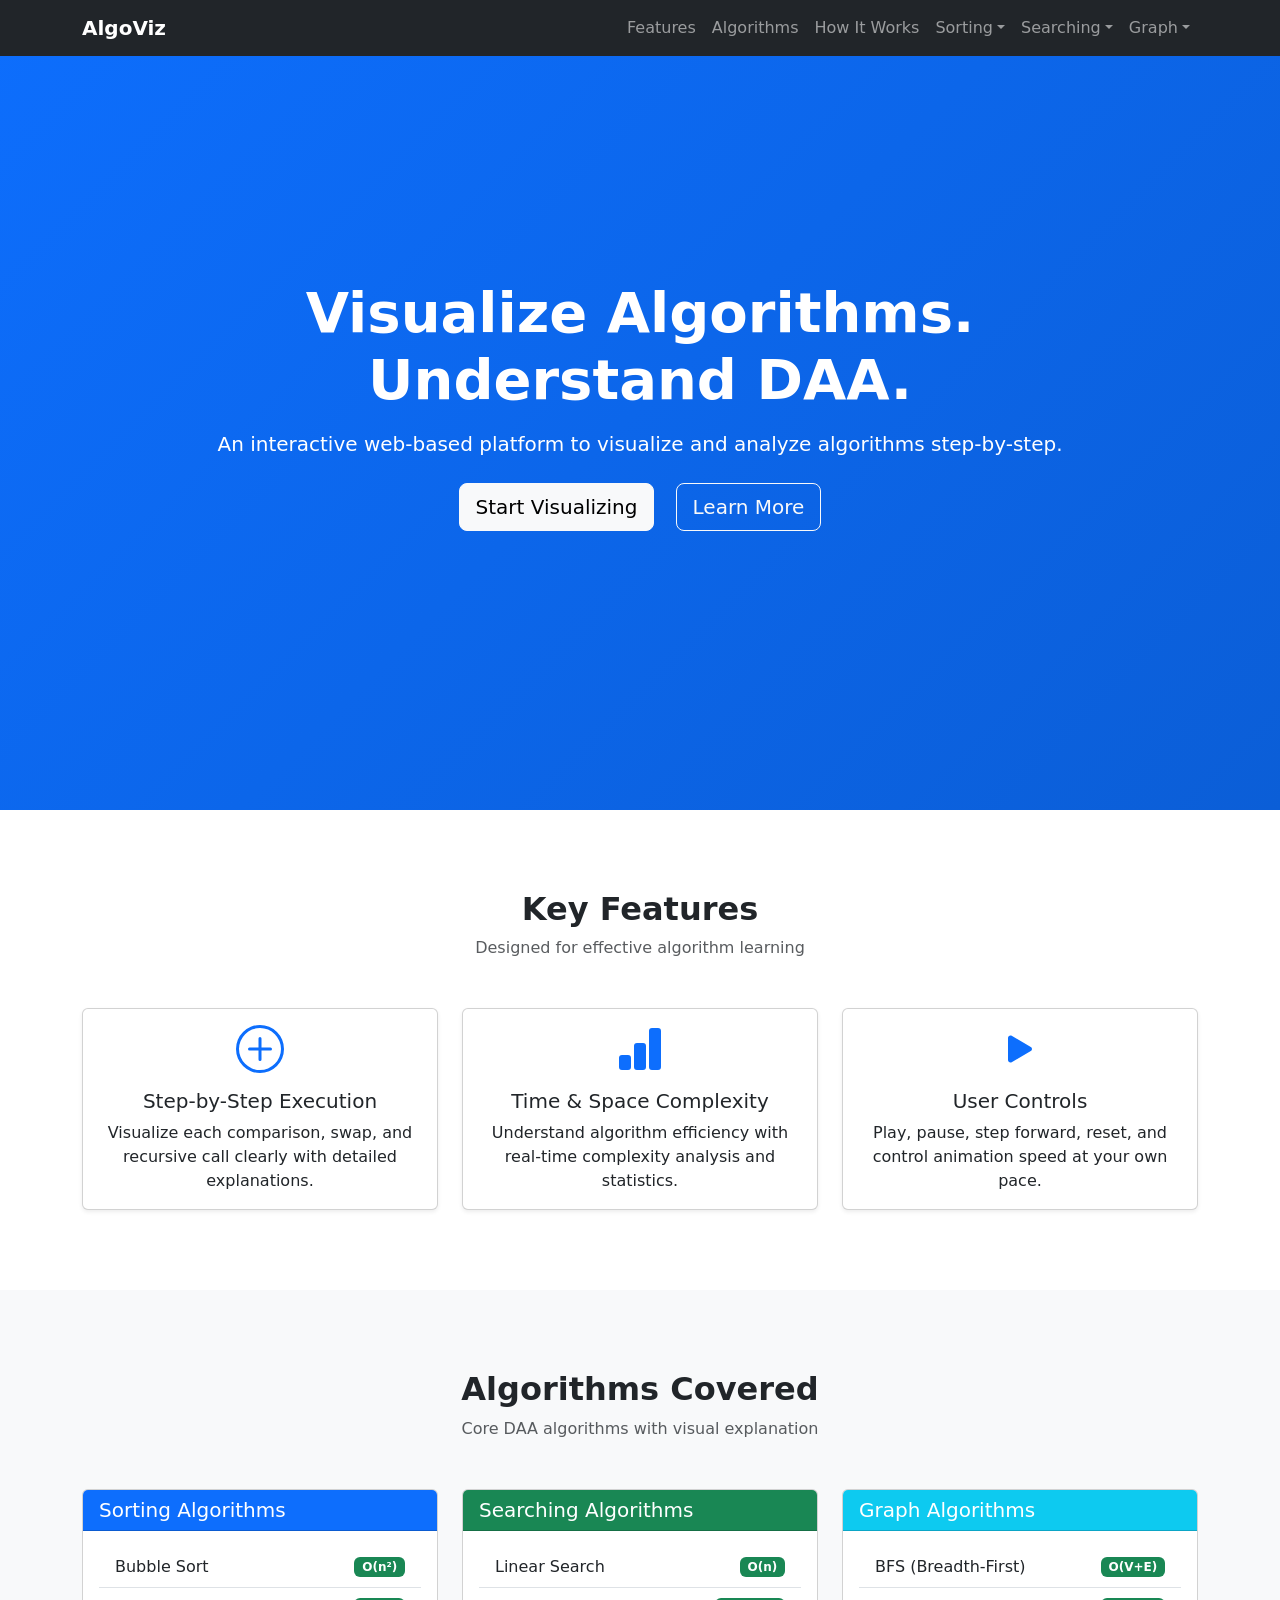
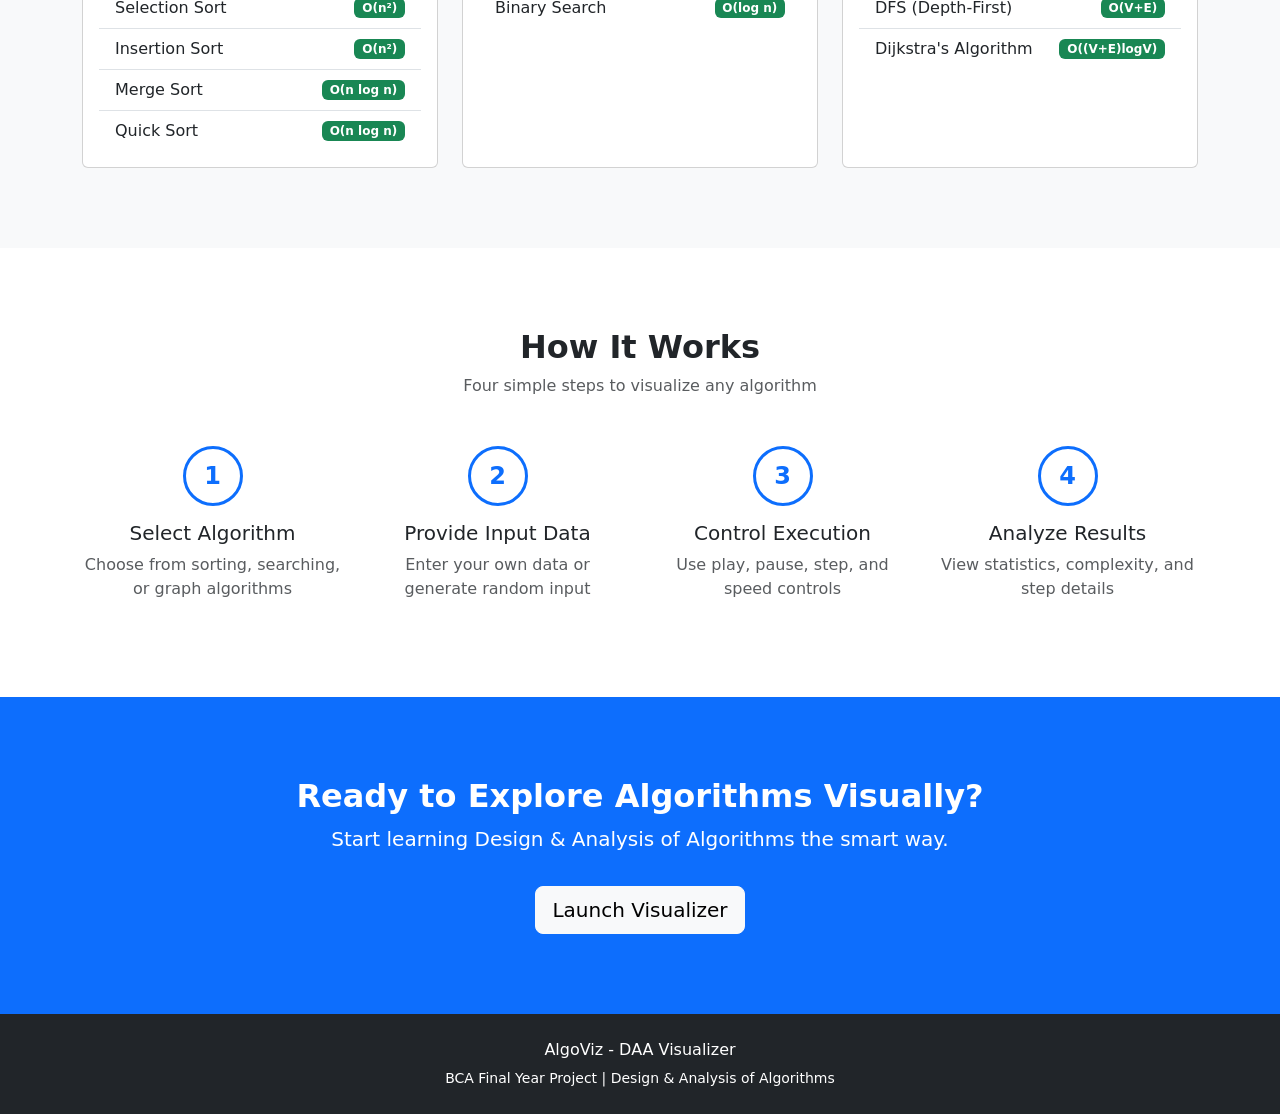
==== index.html @ 91eb6ab9 "Add files via upload" ====
<!DOCTYPE html>
<html lang="en">
<head>
  <meta charset="UTF-8">
  <meta name="viewport" content="width=device-width, initial-scale=1">
  <title>AlgoViz | DAA Visualizer</title>

  <!-- Bootstrap CSS -->
  <link href="https://cdn.jsdelivr.net/npm/bootstrap@5.3.2/dist/css/bootstrap.min.css" rel="stylesheet">

  <style>
    body {
      scroll-behavior: smooth;
    }
    .hero {
      min-height: 90vh;
      background: linear-gradient(135deg, #0d6efd, #0b5ed7);
      color: white;
    }
    .section-padding {
      padding: 80px 0;
    }
    .badge-custom {
      background-color: #198754;
      color: white;
    }
    .algorithm-link {
      text-decoration: none;
      color: inherit;
      display: flex;
      justify-content: space-between;
      align-items: center;
    }
    .algorithm-link:hover {
      color: #0d6efd;
    }
    .card {
      transition: transform 0.2s ease, box-shadow 0.2s ease;
    }
    .card:hover {
      transform: translateY(-5px);
      box-shadow: 0 8px 25px rgba(0,0,0,0.15);
    }
    .how-step {
      background: #fff;
      border-radius: 50%;
      width: 60px;
      height: 60px;
      display: flex;
      align-items: center;
      justify-content: center;
      margin: 0 auto 15px;
      font-size: 24px;
      font-weight: bold;
      color: #0d6efd;
      border: 3px solid #0d6efd;
    }
  </style>
</head>
<body>

<!-- ================= NAVBAR ================= -->
<nav class="navbar navbar-expand-lg navbar-dark bg-dark fixed-top">
  <div class="container">
    <a class="navbar-brand fw-bold" href="index.html">AlgoViz</a>
    <button class="navbar-toggler" type="button" data-bs-toggle="collapse" data-bs-target="#navMenu">
      <span class="navbar-toggler-icon"></span>
    </button>
    <div class="collapse navbar-collapse" id="navMenu">
      <ul class="navbar-nav ms-auto">
        <li class="nav-item"><a class="nav-link" href="#features">Features</a></li>
        <li class="nav-item"><a class="nav-link" href="#algorithms">Algorithms</a></li>
        <li class="nav-item"><a class="nav-link" href="#how">How It Works</a></li>
        <li class="nav-item dropdown">
          <a class="nav-link dropdown-toggle" href="#" data-bs-toggle="dropdown">Sorting</a>
          <ul class="dropdown-menu">
            <li><a class="dropdown-item" href="visualizers/bubble-sort.html">Bubble Sort</a></li>
            <li><a class="dropdown-item" href="visualizers/selection-sort.html">Selection Sort</a></li>
            <li><a class="dropdown-item" href="visualizers/insertion-sort.html">Insertion Sort</a></li>
            <li><a class="dropdown-item" href="visualizers/merge-sort.html">Merge Sort</a></li>
            <li><a class="dropdown-item" href="visualizers/quick-sort.html">Quick Sort</a></li>
          </ul>
        </li>
        <li class="nav-item dropdown">
          <a class="nav-link dropdown-toggle" href="#" data-bs-toggle="dropdown">Searching</a>
          <ul class="dropdown-menu">
            <li><a class="dropdown-item" href="visualizers/linear-search.html">Linear Search</a></li>
            <li><a class="dropdown-item" href="visualizers/binary-search.html">Binary Search</a></li>
          </ul>
        </li>
        <li class="nav-item dropdown">
          <a class="nav-link dropdown-toggle" href="#" data-bs-toggle="dropdown">Graph</a>
          <ul class="dropdown-menu">
            <li><a class="dropdown-item" href="visualizers/bfs.html">BFS</a></li>
            <li><a class="dropdown-item" href="visualizers/dfs.html">DFS</a></li>
            <li><a class="dropdown-item" href="visualizers/dijkstra.html">Dijkstra</a></li>
          </ul>
        </li>
      </ul>
    </div>
  </div>
</nav>

<!-- ================= HERO SECTION ================= -->
<section class="hero d-flex align-items-center">
  <div class="container text-center">
    <h1 class="display-4 fw-bold">Visualize Algorithms.<br>Understand DAA.</h1>
    <p class="lead mt-3">
      An interactive web-based platform to visualize and analyze algorithms step-by-step.
    </p>
    <div class="mt-4">
      <a href="#algorithms" class="btn btn-light btn-lg me-3">Start Visualizing</a>
      <a href="#features" class="btn btn-outline-light btn-lg">Learn More</a>
    </div>
  </div>
</section>

<!-- ================= FEATURES ================= -->
<section id="features" class="section-padding">
  <div class="container">
    <div class="text-center mb-5">
      <h2 class="fw-bold">Key Features</h2>
      <p class="text-muted">Designed for effective algorithm learning</p>
    </div>

    <div class="row g-4">
      <div class="col-md-4">
        <div class="card h-100 shadow-sm">
          <div class="card-body text-center">
            <div class="mb-3">
              <svg xmlns="http://www.w3.org/2000/svg" width="48" height="48" fill="#0d6efd" viewBox="0 0 16 16">
                <path d="M8 15A7 7 0 1 1 8 1a7 7 0 0 1 0 14zm0 1A8 8 0 1 0 8 0a8 8 0 0 0 0 16z"/>
                <path d="M8 4a.5.5 0 0 1 .5.5v3h3a.5.5 0 0 1 0 1h-3v3a.5.5 0 0 1-1 0v-3h-3a.5.5 0 0 1 0-1h3v-3A.5.5 0 0 1 8 4z"/>
              </svg>
            </div>
            <h5 class="card-title">Step-by-Step Execution</h5>
            <p class="card-text">Visualize each comparison, swap, and recursive call clearly with detailed explanations.</p>
          </div>
        </div>
      </div>

      <div class="col-md-4">
        <div class="card h-100 shadow-sm">
          <div class="card-body text-center">
            <div class="mb-3">
              <svg xmlns="http://www.w3.org/2000/svg" width="48" height="48" fill="#0d6efd" viewBox="0 0 16 16">
                <path d="M1 11a1 1 0 0 1 1-1h2a1 1 0 0 1 1 1v3a1 1 0 0 1-1 1H2a1 1 0 0 1-1-1v-3zm5-4a1 1 0 0 1 1-1h2a1 1 0 0 1 1 1v7a1 1 0 0 1-1 1H7a1 1 0 0 1-1-1V7zm5-5a1 1 0 0 1 1-1h2a1 1 0 0 1 1 1v12a1 1 0 0 1-1 1h-2a1 1 0 0 1-1-1V2z"/>
              </svg>
            </div>
            <h5 class="card-title">Time & Space Complexity</h5>
            <p class="card-text">Understand algorithm efficiency with real-time complexity analysis and statistics.</p>
          </div>
        </div>
      </div>

      <div class="col-md-4">
        <div class="card h-100 shadow-sm">
          <div class="card-body text-center">
            <div class="mb-3">
              <svg xmlns="http://www.w3.org/2000/svg" width="48" height="48" fill="#0d6efd" viewBox="0 0 16 16">
                <path d="M11.596 8.697l-6.363 3.692c-.54.313-1.233-.066-1.233-.697V4.308c0-.63.692-1.01 1.233-.696l6.363 3.692a.802.802 0 0 1 0 1.393z"/>
              </svg>
            </div>
            <h5 class="card-title">User Controls</h5>
            <p class="card-text">Play, pause, step forward, reset, and control animation speed at your own pace.</p>
          </div>
        </div>
      </div>
    </div>
  </div>
</section>

<!-- ================= ALGORITHMS ================= -->
<section id="algorithms" class="section-padding bg-light">
  <div class="container">
    <div class="text-center mb-5">
      <h2 class="fw-bold">Algorithms Covered</h2>
      <p class="text-muted">Core DAA algorithms with visual explanation</p>
    </div>

    <div class="row g-4">
      <div class="col-md-4">
        <div class="card h-100">
          <div class="card-header bg-primary text-white">
            <h5 class="mb-0">Sorting Algorithms</h5>
          </div>
          <div class="card-body">
            <ul class="list-group list-group-flush">
              <li class="list-group-item">
                <a href="visualizers/bubble-sort.html" class="algorithm-link">
                  Bubble Sort
                  <span class="badge badge-custom">O(n²)</span>
                </a>
              </li>
              <li class="list-group-item">
                <a href="visualizers/selection-sort.html" class="algorithm-link">
                  Selection Sort
                  <span class="badge badge-custom">O(n²)</span>
                </a>
              </li>
              <li class="list-group-item">
                <a href="visualizers/insertion-sort.html" class="algorithm-link">
                  Insertion Sort
                  <span class="badge badge-custom">O(n²)</span>
                </a>
              </li>
              <li class="list-group-item">
                <a href="visualizers/merge-sort.html" class="algorithm-link">
                  Merge Sort
                  <span class="badge badge-custom">O(n log n)</span>
                </a>
              </li>
              <li class="list-group-item">
                <a href="visualizers/quick-sort.html" class="algorithm-link">
                  Quick Sort
                  <span class="badge badge-custom">O(n log n)</span>
                </a>
              </li>
            </ul>
          </div>
        </div>
      </div>

      <div class="col-md-4">
        <div class="card h-100">
          <div class="card-header bg-success text-white">
            <h5 class="mb-0">Searching Algorithms</h5>
          </div>
          <div class="card-body">
            <ul class="list-group list-group-flush">
              <li class="list-group-item">
                <a href="visualizers/linear-search.html" class="algorithm-link">
                  Linear Search
                  <span class="badge badge-custom">O(n)</span>
                </a>
              </li>
              <li class="list-group-item">
                <a href="visualizers/binary-search.html" class="algorithm-link">
                  Binary Search
                  <span class="badge badge-custom">O(log n)</span>
                </a>
              </li>
            </ul>
          </div>
        </div>
      </div>

      <div class="col-md-4">
        <div class="card h-100">
          <div class="card-header bg-info text-white">
            <h5 class="mb-0">Graph Algorithms</h5>
          </div>
          <div class="card-body">
            <ul class="list-group list-group-flush">
              <li class="list-group-item">
                <a href="visualizers/bfs.html" class="algorithm-link">
                  BFS (Breadth-First)
                  <span class="badge badge-custom">O(V+E)</span>
                </a>
              </li>
              <li class="list-group-item">
                <a href="visualizers/dfs.html" class="algorithm-link">
                  DFS (Depth-First)
                  <span class="badge badge-custom">O(V+E)</span>
                </a>
              </li>
              <li class="list-group-item">
                <a href="visualizers/dijkstra.html" class="algorithm-link">
                  Dijkstra's Algorithm
                  <span class="badge badge-custom">O((V+E)logV)</span>
                </a>
              </li>
            </ul>
          </div>
        </div>
      </div>
    </div>
  </div>
</section>

<!-- ================= HOW IT WORKS ================= -->
<section id="how" class="section-padding">
  <div class="container">
    <div class="text-center mb-5">
      <h2 class="fw-bold">How It Works</h2>
      <p class="text-muted">Four simple steps to visualize any algorithm</p>
    </div>

    <div class="row text-center">
      <div class="col-md-3">
        <div class="how-step">1</div>
        <h5>Select Algorithm</h5>
        <p class="text-muted">Choose from sorting, searching, or graph algorithms</p>
      </div>
      <div class="col-md-3">
        <div class="how-step">2</div>
        <h5>Provide Input Data</h5>
        <p class="text-muted">Enter your own data or generate random input</p>
      </div>
      <div class="col-md-3">
        <div class="how-step">3</div>
        <h5>Control Execution</h5>
        <p class="text-muted">Use play, pause, step, and speed controls</p>
      </div>
      <div class="col-md-3">
        <div class="how-step">4</div>
        <h5>Analyze Results</h5>
        <p class="text-muted">View statistics, complexity, and step details</p>
      </div>
    </div>
  </div>
</section>

<!-- ================= CTA ================= -->
<section class="section-padding bg-primary text-white text-center">
  <div class="container">
    <h2 class="fw-bold">Ready to Explore Algorithms Visually?</h2>
    <p class="lead mt-2">Start learning Design & Analysis of Algorithms the smart way.</p>
    <a href="visualizers/bubble-sort.html" class="btn btn-light btn-lg mt-3">Launch Visualizer</a>
  </div>
</section>

<!-- ================= FOOTER ================= -->
<footer class="bg-dark text-white py-4">
  <div class="container text-center">
    <p class="mb-1">AlgoViz - DAA Visualizer</p>
    <small>BCA Final Year Project | Design & Analysis of Algorithms</small>
  </div>
</footer>

<!-- Bootstrap JS -->
<script src="https://cdn.jsdelivr.net/npm/bootstrap@5.3.2/dist/js/bootstrap.bundle.min.js"></script>
</body>
</html>
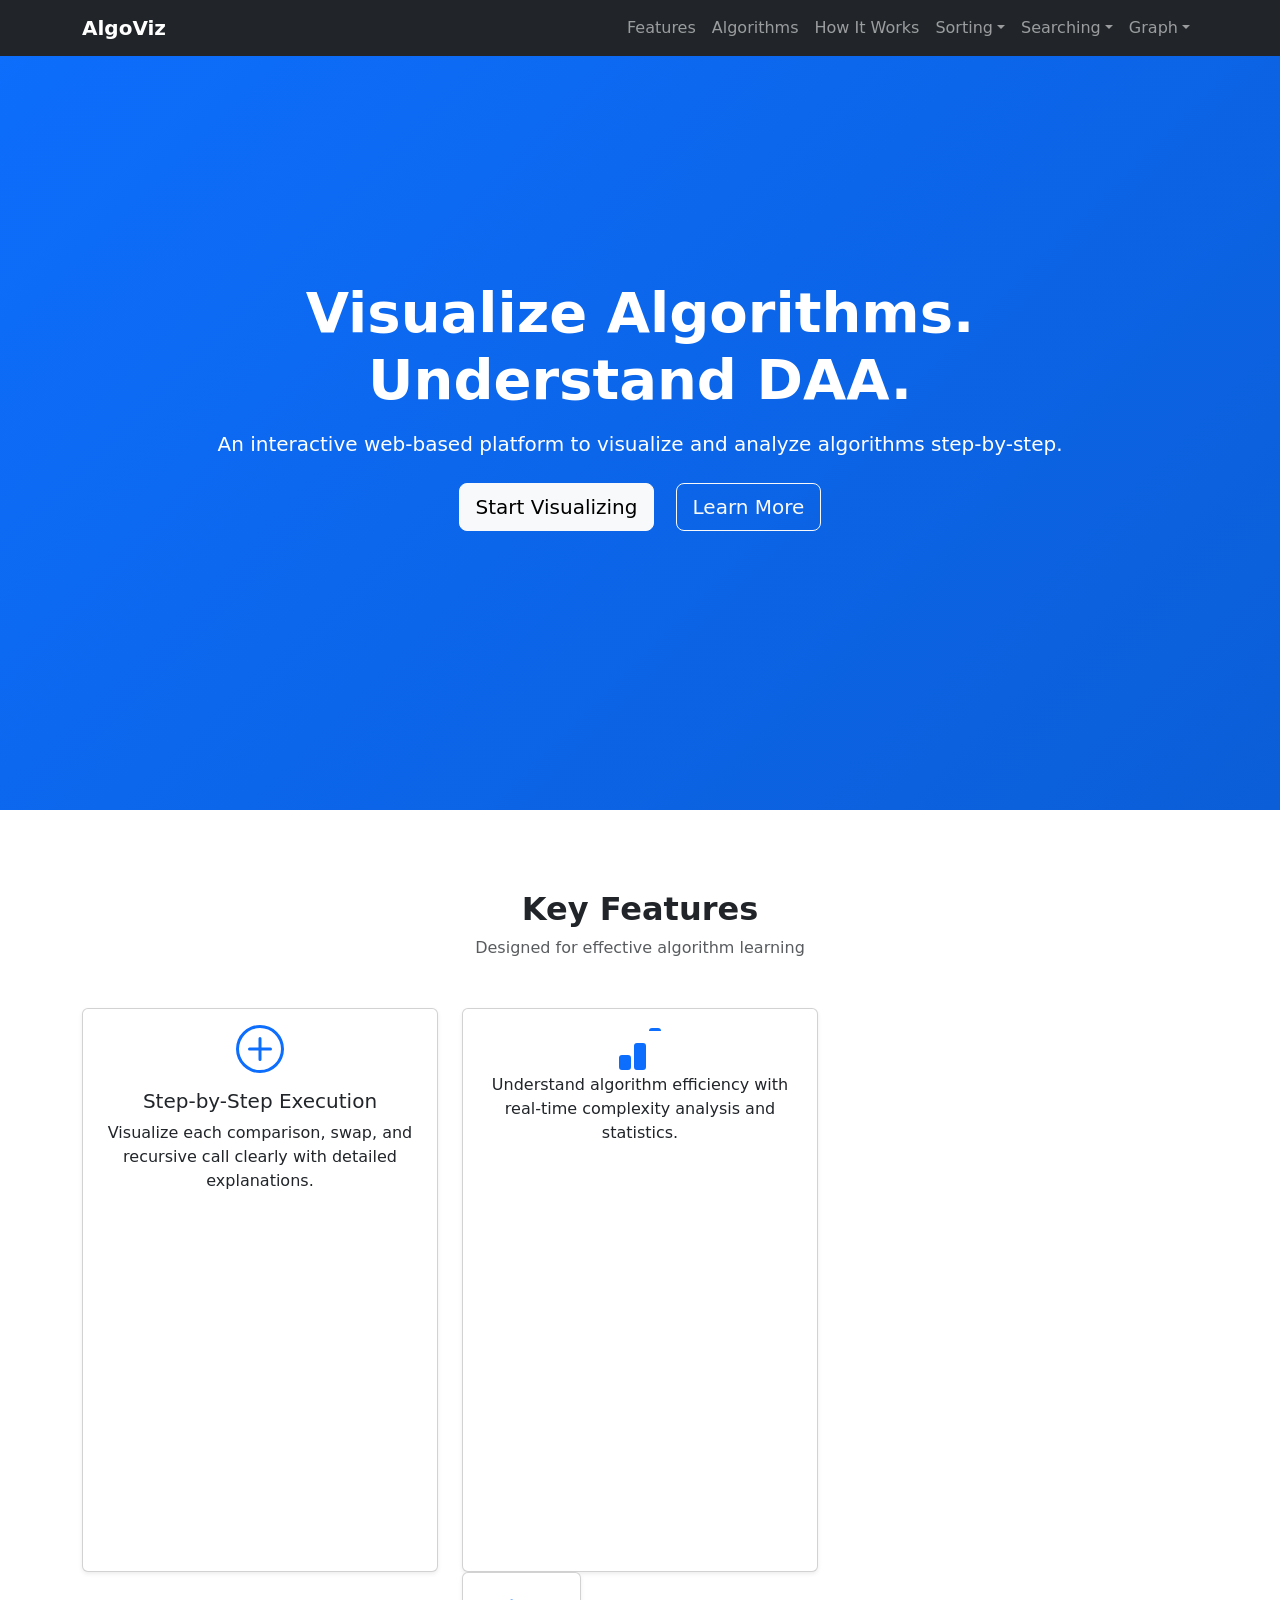
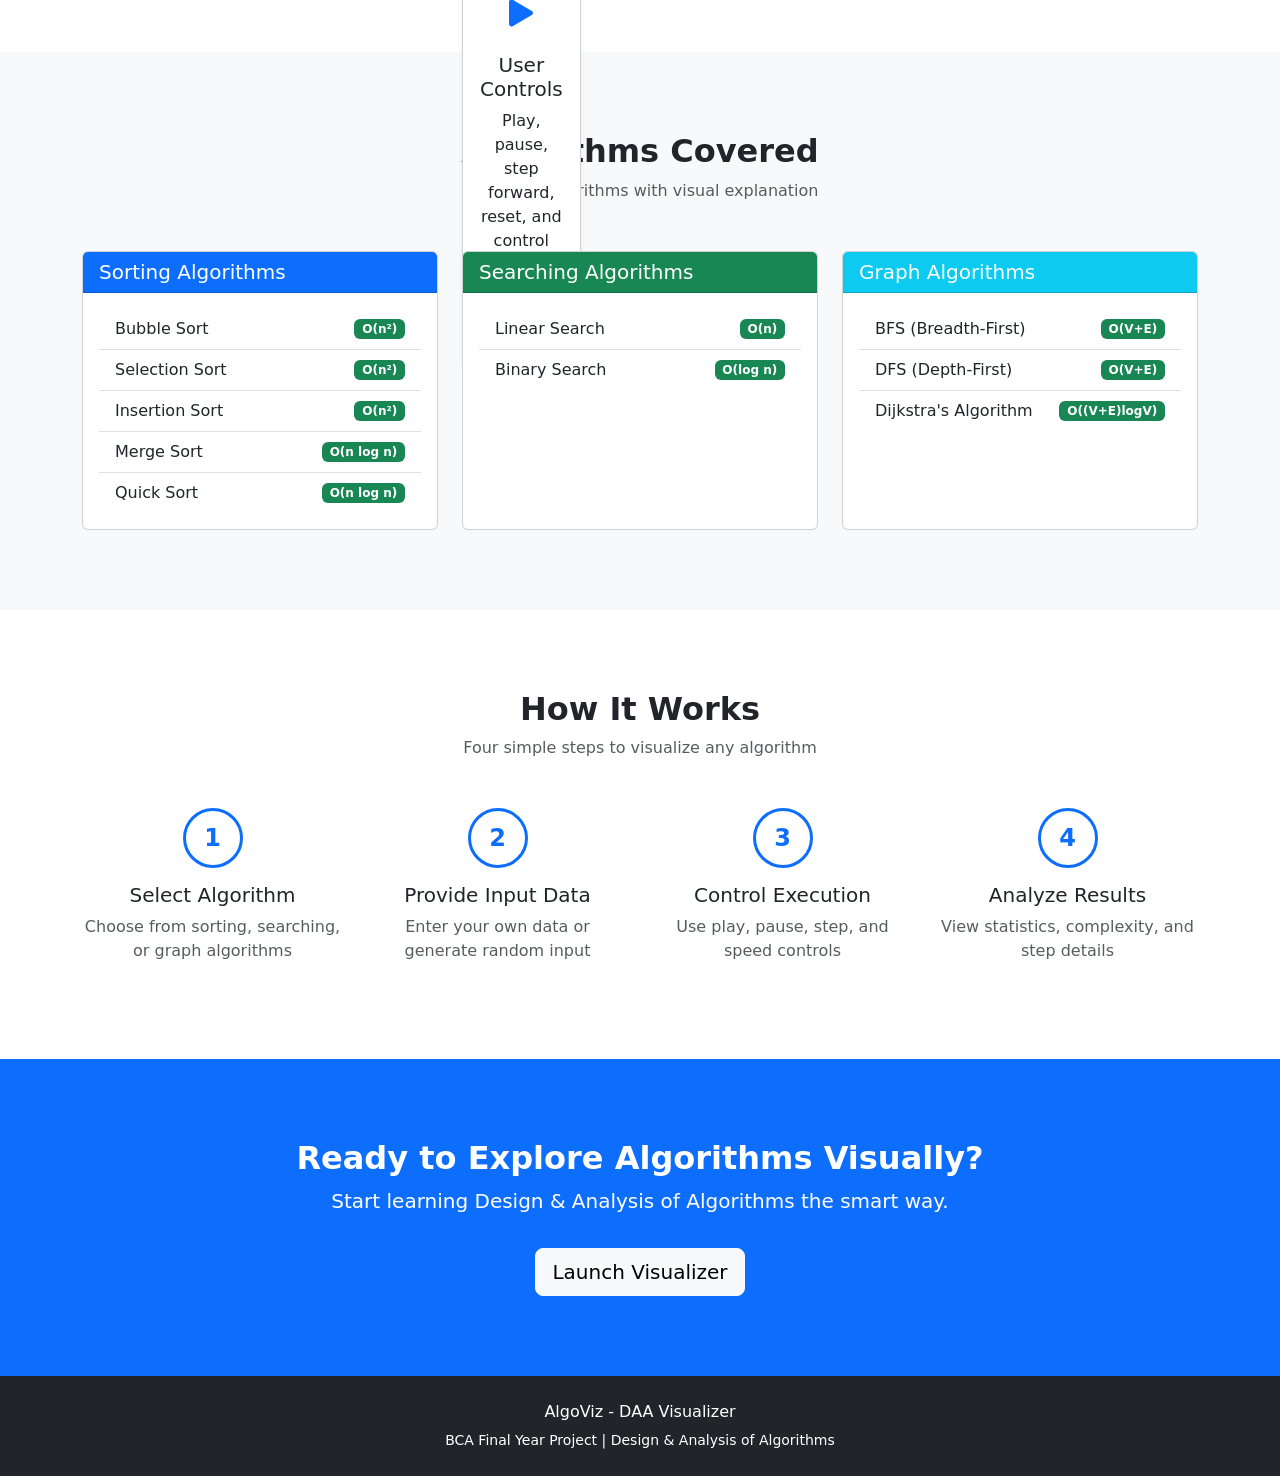
==== commit a7bd3817: "Fix file paths: Remove visualizers/ prefix from all links to match root directory structure" ====
--- a/index.html
+++ b/index.html
@@ -1,334 +1,334 @@
-<!DOCTYPE html>
-<html lang="en">
-<head>
-  <meta charset="UTF-8">
-  <meta name="viewport" content="width=device-width, initial-scale=1">
-  <title>AlgoViz | DAA Visualizer</title>
-
-  <!-- Bootstrap CSS -->
-  <link href="https://cdn.jsdelivr.net/npm/bootstrap@5.3.2/dist/css/bootstrap.min.css" rel="stylesheet">
-
-  <style>
-    body {
-      scroll-behavior: smooth;
-    }
-    .hero {
-      min-height: 90vh;
-      background: linear-gradient(135deg, #0d6efd, #0b5ed7);
-      color: white;
-    }
-    .section-padding {
-      padding: 80px 0;
-    }
-    .badge-custom {
-      background-color: #198754;
-      color: white;
-    }
-    .algorithm-link {
-      text-decoration: none;
-      color: inherit;
-      display: flex;
-      justify-content: space-between;
-      align-items: center;
-    }
-    .algorithm-link:hover {
-      color: #0d6efd;
-    }
-    .card {
-      transition: transform 0.2s ease, box-shadow 0.2s ease;
-    }
-    .card:hover {
-      transform: translateY(-5px);
-      box-shadow: 0 8px 25px rgba(0,0,0,0.15);
-    }
-    .how-step {
-      background: #fff;
-      border-radius: 50%;
-      width: 60px;
-      height: 60px;
-      display: flex;
-      align-items: center;
-      justify-content: center;
-      margin: 0 auto 15px;
-      font-size: 24px;
-      font-weight: bold;
-      color: #0d6efd;
-      border: 3px solid #0d6efd;
-    }
-  </style>
-</head>
-<body>
-
-<!-- ================= NAVBAR ================= -->
-<nav class="navbar navbar-expand-lg navbar-dark bg-dark fixed-top">
-  <div class="container">
-    <a class="navbar-brand fw-bold" href="index.html">AlgoViz</a>
-    <button class="navbar-toggler" type="button" data-bs-toggle="collapse" data-bs-target="#navMenu">
-      <span class="navbar-toggler-icon"></span>
-    </button>
-    <div class="collapse navbar-collapse" id="navMenu">
-      <ul class="navbar-nav ms-auto">
-        <li class="nav-item"><a class="nav-link" href="#features">Features</a></li>
-        <li class="nav-item"><a class="nav-link" href="#algorithms">Algorithms</a></li>
-        <li class="nav-item"><a class="nav-link" href="#how">How It Works</a></li>
-        <li class="nav-item dropdown">
-          <a class="nav-link dropdown-toggle" href="#" data-bs-toggle="dropdown">Sorting</a>
-          <ul class="dropdown-menu">
-            <li><a class="dropdown-item" href="visualizers/bubble-sort.html">Bubble Sort</a></li>
-            <li><a class="dropdown-item" href="visualizers/selection-sort.html">Selection Sort</a></li>
-            <li><a class="dropdown-item" href="visualizers/insertion-sort.html">Insertion Sort</a></li>
-            <li><a class="dropdown-item" href="visualizers/merge-sort.html">Merge Sort</a></li>
-            <li><a class="dropdown-item" href="visualizers/quick-sort.html">Quick Sort</a></li>
-          </ul>
-        </li>
-        <li class="nav-item dropdown">
-          <a class="nav-link dropdown-toggle" href="#" data-bs-toggle="dropdown">Searching</a>
-          <ul class="dropdown-menu">
-            <li><a class="dropdown-item" href="visualizers/linear-search.html">Linear Search</a></li>
-            <li><a class="dropdown-item" href="visualizers/binary-search.html">Binary Search</a></li>
-          </ul>
-        </li>
-        <li class="nav-item dropdown">
-          <a class="nav-link dropdown-toggle" href="#" data-bs-toggle="dropdown">Graph</a>
-          <ul class="dropdown-menu">
-            <li><a class="dropdown-item" href="visualizers/bfs.html">BFS</a></li>
-            <li><a class="dropdown-item" href="visualizers/dfs.html">DFS</a></li>
-            <li><a class="dropdown-item" href="visualizers/dijkstra.html">Dijkstra</a></li>
-          </ul>
-        </li>
-      </ul>
-    </div>
-  </div>
-</nav>
-
-<!-- ================= HERO SECTION ================= -->
-<section class="hero d-flex align-items-center">
-  <div class="container text-center">
-    <h1 class="display-4 fw-bold">Visualize Algorithms.<br>Understand DAA.</h1>
-    <p class="lead mt-3">
-      An interactive web-based platform to visualize and analyze algorithms step-by-step.
-    </p>
-    <div class="mt-4">
-      <a href="#algorithms" class="btn btn-light btn-lg me-3">Start Visualizing</a>
-      <a href="#features" class="btn btn-outline-light btn-lg">Learn More</a>
-    </div>
-  </div>
-</section>
-
-<!-- ================= FEATURES ================= -->
-<section id="features" class="section-padding">
-  <div class="container">
-    <div class="text-center mb-5">
-      <h2 class="fw-bold">Key Features</h2>
-      <p class="text-muted">Designed for effective algorithm learning</p>
-    </div>
-
-    <div class="row g-4">
-      <div class="col-md-4">
-        <div class="card h-100 shadow-sm">
-          <div class="card-body text-center">
-            <div class="mb-3">
-              <svg xmlns="http://www.w3.org/2000/svg" width="48" height="48" fill="#0d6efd" viewBox="0 0 16 16">
-                <path d="M8 15A7 7 0 1 1 8 1a7 7 0 0 1 0 14zm0 1A8 8 0 1 0 8 0a8 8 0 0 0 0 16z"/>
-                <path d="M8 4a.5.5 0 0 1 .5.5v3h3a.5.5 0 0 1 0 1h-3v3a.5.5 0 0 1-1 0v-3h-3a.5.5 0 0 1 0-1h3v-3A.5.5 0 0 1 8 4z"/>
-              </svg>
-            </div>
-            <h5 class="card-title">Step-by-Step Execution</h5>
-            <p class="card-text">Visualize each comparison, swap, and recursive call clearly with detailed explanations.</p>
-          </div>
-        </div>
-      </div>
-
-      <div class="col-md-4">
-        <div class="card h-100 shadow-sm">
-          <div class="card-body text-center">
-            <div class="mb-3">
-              <svg xmlns="http://www.w3.org/2000/svg" width="48" height="48" fill="#0d6efd" viewBox="0 0 16 16">
-                <path d="M1 11a1 1 0 0 1 1-1h2a1 1 0 0 1 1 1v3a1 1 0 0 1-1 1H2a1 1 0 0 1-1-1v-3zm5-4a1 1 0 0 1 1-1h2a1 1 0 0 1 1 1v7a1 1 0 0 1-1 1H7a1 1 0 0 1-1-1V7zm5-5a1 1 0 0 1 1-1h2a1 1 0 0 1 1 1v12a1 1 0 0 1-1 1h-2a1 1 0 0 1-1-1V2z"/>
-              </svg>
-            </div>
-            <h5 class="card-title">Time & Space Complexity</h5>
-            <p class="card-text">Understand algorithm efficiency with real-time complexity analysis and statistics.</p>
-          </div>
-        </div>
-      </div>
-
-      <div class="col-md-4">
-        <div class="card h-100 shadow-sm">
-          <div class="card-body text-center">
-            <div class="mb-3">
-              <svg xmlns="http://www.w3.org/2000/svg" width="48" height="48" fill="#0d6efd" viewBox="0 0 16 16">
-                <path d="M11.596 8.697l-6.363 3.692c-.54.313-1.233-.066-1.233-.697V4.308c0-.63.692-1.01 1.233-.696l6.363 3.692a.802.802 0 0 1 0 1.393z"/>
-              </svg>
-            </div>
-            <h5 class="card-title">User Controls</h5>
-            <p class="card-text">Play, pause, step forward, reset, and control animation speed at your own pace.</p>
-          </div>
-        </div>
-      </div>
-    </div>
-  </div>
-</section>
-
-<!-- ================= ALGORITHMS ================= -->
-<section id="algorithms" class="section-padding bg-light">
-  <div class="container">
-    <div class="text-center mb-5">
-      <h2 class="fw-bold">Algorithms Covered</h2>
-      <p class="text-muted">Core DAA algorithms with visual explanation</p>
-    </div>
-
-    <div class="row g-4">
-      <div class="col-md-4">
-        <div class="card h-100">
-          <div class="card-header bg-primary text-white">
-            <h5 class="mb-0">Sorting Algorithms</h5>
-          </div>
-          <div class="card-body">
-            <ul class="list-group list-group-flush">
-              <li class="list-group-item">
-                <a href="visualizers/bubble-sort.html" class="algorithm-link">
-                  Bubble Sort
-                  <span class="badge badge-custom">O(n²)</span>
-                </a>
-              </li>
-              <li class="list-group-item">
-                <a href="visualizers/selection-sort.html" class="algorithm-link">
-                  Selection Sort
-                  <span class="badge badge-custom">O(n²)</span>
-                </a>
-              </li>
-              <li class="list-group-item">
-                <a href="visualizers/insertion-sort.html" class="algorithm-link">
-                  Insertion Sort
-                  <span class="badge badge-custom">O(n²)</span>
-                </a>
-              </li>
-              <li class="list-group-item">
-                <a href="visualizers/merge-sort.html" class="algorithm-link">
-                  Merge Sort
-                  <span class="badge badge-custom">O(n log n)</span>
-                </a>
-              </li>
-              <li class="list-group-item">
-                <a href="visualizers/quick-sort.html" class="algorithm-link">
-                  Quick Sort
-                  <span class="badge badge-custom">O(n log n)</span>
-                </a>
-              </li>
-            </ul>
-          </div>
-        </div>
-      </div>
-
-      <div class="col-md-4">
-        <div class="card h-100">
-          <div class="card-header bg-success text-white">
-            <h5 class="mb-0">Searching Algorithms</h5>
-          </div>
-          <div class="card-body">
-            <ul class="list-group list-group-flush">
-              <li class="list-group-item">
-                <a href="visualizers/linear-search.html" class="algorithm-link">
-                  Linear Search
-                  <span class="badge badge-custom">O(n)</span>
-                </a>
-              </li>
-              <li class="list-group-item">
-                <a href="visualizers/binary-search.html" class="algorithm-link">
-                  Binary Search
-                  <span class="badge badge-custom">O(log n)</span>
-                </a>
-              </li>
-            </ul>
-          </div>
-        </div>
-      </div>
-
-      <div class="col-md-4">
-        <div class="card h-100">
-          <div class="card-header bg-info text-white">
-            <h5 class="mb-0">Graph Algorithms</h5>
-          </div>
-          <div class="card-body">
-            <ul class="list-group list-group-flush">
-              <li class="list-group-item">
-                <a href="visualizers/bfs.html" class="algorithm-link">
-                  BFS (Breadth-First)
-                  <span class="badge badge-custom">O(V+E)</span>
-                </a>
-              </li>
-              <li class="list-group-item">
-                <a href="visualizers/dfs.html" class="algorithm-link">
-                  DFS (Depth-First)
-                  <span class="badge badge-custom">O(V+E)</span>
-                </a>
-              </li>
-              <li class="list-group-item">
-                <a href="visualizers/dijkstra.html" class="algorithm-link">
-                  Dijkstra's Algorithm
-                  <span class="badge badge-custom">O((V+E)logV)</span>
-                </a>
-              </li>
-            </ul>
-          </div>
-        </div>
-      </div>
-    </div>
-  </div>
-</section>
-
-<!-- ================= HOW IT WORKS ================= -->
-<section id="how" class="section-padding">
-  <div class="container">
-    <div class="text-center mb-5">
-      <h2 class="fw-bold">How It Works</h2>
-      <p class="text-muted">Four simple steps to visualize any algorithm</p>
-    </div>
-
-    <div class="row text-center">
-      <div class="col-md-3">
-        <div class="how-step">1</div>
-        <h5>Select Algorithm</h5>
-        <p class="text-muted">Choose from sorting, searching, or graph algorithms</p>
-      </div>
-      <div class="col-md-3">
-        <div class="how-step">2</div>
-        <h5>Provide Input Data</h5>
-        <p class="text-muted">Enter your own data or generate random input</p>
-      </div>
-      <div class="col-md-3">
-        <div class="how-step">3</div>
-        <h5>Control Execution</h5>
-        <p class="text-muted">Use play, pause, step, and speed controls</p>
-      </div>
-      <div class="col-md-3">
-        <div class="how-step">4</div>
-        <h5>Analyze Results</h5>
-        <p class="text-muted">View statistics, complexity, and step details</p>
-      </div>
-    </div>
-  </div>
-</section>
-
-<!-- ================= CTA ================= -->
-<section class="section-padding bg-primary text-white text-center">
-  <div class="container">
-    <h2 class="fw-bold">Ready to Explore Algorithms Visually?</h2>
-    <p class="lead mt-2">Start learning Design & Analysis of Algorithms the smart way.</p>
-    <a href="visualizers/bubble-sort.html" class="btn btn-light btn-lg mt-3">Launch Visualizer</a>
-  </div>
-</section>
-
-<!-- ================= FOOTER ================= -->
-<footer class="bg-dark text-white py-4">
-  <div class="container text-center">
-    <p class="mb-1">AlgoViz - DAA Visualizer</p>
-    <small>BCA Final Year Project | Design & Analysis of Algorithms</small>
-  </div>
-</footer>
-
-<!-- Bootstrap JS -->
-<script src="https://cdn.jsdelivr.net/npm/bootstrap@5.3.2/dist/js/bootstrap.bundle.min.js"></script>
-</body>
-</html>
+<!DOCTYPE html>
+<html lang="en">
+<head>
+  <meta charset="UTF-8">
+  <meta name="viewport" content="width=device-width, initial-scale=1">
+  <title>AlgoViz | DAA Visualizer</title>
+
+  <!-- Bootstrap CSS -->
+  <link href="https://cdn.jsdelivr.net/npm/bootstrap@5.3.2/dist/css/bootstrap.min.css" rel="stylesheet">
+
+  <style>
+    body {
+      scroll-behavior: smooth;
+    }
+    .hero {
+      min-height: 90vh;
+      background: linear-gradient(135deg, #0d6efd, #0b5ed7);
+      color: white;
+    }
+    .section-padding {
+      padding: 80px 0;
+    }
+    .badge-custom {
+      background-color: #198754;
+      color: white;
+    }
+    .algorithm-link {
+      text-decoration: none;
+      color: inherit;
+      display: flex;
+      justify-content: space-between;
+      align-items: center;
+    }
+    .algorithm-link:hover {
+      color: #0d6efd;
+    }
+    .card {
+      transition: transform 0.2s ease, box-shadow 0.2s ease;
+    }
+    .card:hover {
+      transform: translateY(-5px);
+      box-shadow: 0 8px 25px rgba(0,0,0,0.15);
+    }
+    .how-step {
+      background: #fff;
+      border-radius: 50%;
+      width: 60px;
+      height: 60px;
+      display: flex;
+      align-items: center;
+      justify-content: center;
+      margin: 0 auto 15px;
+      font-size: 24px;
+      font-weight: bold;
+      color: #0d6efd;
+      border: 3px solid #0d6efd;
+    }
+  </style>
+</head>
+<body>
+
+<!-- ================= NAVBAR ================= -->
+<nav class="navbar navbar-expand-lg navbar-dark bg-dark fixed-top">
+  <div class="container">
+    <a class="navbar-brand fw-bold" href="index.html">AlgoViz</a>
+    <button class="navbar-toggler" type="button" data-bs-toggle="collapse" data-bs-target="#navMenu">
+      <span class="navbar-toggler-icon"></span>
+    </button>
+    <div class="collapse navbar-collapse" id="navMenu">
+      <ul class="navbar-nav ms-auto">
+        <li class="nav-item"><a class="nav-link" href="#features">Features</a></li>
+        <li class="nav-item"><a class="nav-link" href="#algorithms">Algorithms</a></li>
+        <li class="nav-item"><a class="nav-link" href="#how">How It Works</a></li>
+        <li class="nav-item dropdown">
+          <a class="nav-link dropdown-toggle" href="#" data-bs-toggle="dropdown">Sorting</a>
+          <ul class="dropdown-menu">
+            <li><a class="dropdown-item" href="bubble-sort.html">Bubble Sort</a></li>
+            <li><a class="dropdown-item" href="selection-sort.html">Selection Sort</a></li>
+            <li><a class="dropdown-item" href="insertion-sort.html">Insertion Sort</a></li>
+            <li><a class="dropdown-item" href="merge-sort.html">Merge Sort</a></li>
+            <li><a class="dropdown-item" href="quick-sort.html">Quick Sort</a></li>
+          </ul>
+        </li>
+        <li class="nav-item dropdown">
+          <a class="nav-link dropdown-toggle" href="#" data-bs-toggle="dropdown">Searching</a>
+          <ul class="dropdown-menu">
+            <li><a class="dropdown-item" href="linear-search.html">Linear Search</a></li>
+            <li><a class="dropdown-item" href="binary-search.html">Binary Search</a></li>
+          </ul>
+        </li>
+        <li class="nav-item dropdown">
+          <a class="nav-link dropdown-toggle" href="#" data-bs-toggle="dropdown">Graph</a>
+          <ul class="dropdown-menu">
+            <li><a class="dropdown-item" href="bfs.html">BFS</a></li>
+            <li><a class="dropdown-item" href="dfs.html">DFS</a></li>
+            <li><a class="dropdown-item" href="dijkstra.html">Dijkstra</a></li>
+          </ul>
+        </li>
+      </ul>
+    </div>
+  </div>
+</nav>
+
+<!-- ================= HERO SECTION ================= -->
+<section class="hero d-flex align-items-center">
+  <div class="container text-center">
+    <h1 class="display-4 fw-bold">Visualize Algorithms.<br>Understand DAA.</h1>
+    <p class="lead mt-3">
+      An interactive web-based platform to visualize and analyze algorithms step-by-step.
+    </p>
+    <div class="mt-4">
+      <a href="#algorithms" class="btn btn-light btn-lg me-3">Start Visualizing</a>
+      <a href="#features" class="btn btn-outline-light btn-lg">Learn More</a>
+    </div>
+  </div>
+</section>
+
+<!-- ================= FEATURES ================= -->
+<section id="features" class="section-padding">
+  <div class="container">
+    <div class="text-center mb-5">
+      <h2 class="fw-bold">Key Features</h2>
+      <p class="text-muted">Designed for effective algorithm learning</p>
+    </div>
+
+    <div class="row g-4">
+      <div class="col-md-4">
+        <div class="card h-100 shadow-sm">
+          <div class="card-body text-center">
+            <div class="mb-3">
+              <svg xmlns="http://www.w3.org/2000/svg" width="48" height="48" fill="#0d6efd" viewBox="0 0 16 16">
+                <path d="M8 15A7 7 0 1 1 8 1a7 7 0 0 1 0 14zm0 1A8 8 0 1 0 8 0a8 8 0 0 0 0 16z"/>
+                <path d="M8 4a.5.5 0 0 1 .5.5v3h3a.5.5 0 0 1 0 1h-3v3a.5.5 0 0 1-1 0v-3h-3a.5.5 0 0 1 0-1h3v-3A.5.5 0 0 1 8 4z"/>
+              </svg>
+            </div>
+            <h5 class="card-title">Step-by-Step Execution</h5>
+            <p class="card-text">Visualize each comparison, swap, and recursive call clearly with detailed explanations.</p>
+          </div>
+        </div>
+      </div>
+
+      <div class="col-md-4">
+        <div class="card h-100 shadow-sm">
+          <div class="card-body text-center">
+            <div class="mb-3">
+              <svg xmlns="http://www.w3.org/2000/svg" width="48" height="48" fill="#0d6efd" viewBox="0 0 16 16">
+                <path d="M1 11a1 1 0 0 1 1-1h2a1 1 0 0 1 1 1v3a1 1 0 0 1-1 1H2a1 1 0 0 1-1-1v-3zm5-4a1 1 0 0 1 1-1h2a1 1 0 0 1 1 1v7a1 1 0 0 1-1 1H7a1 1 0 0 1-1-1V7zm5-5a1 1 0 0 1 1-1h2a1 1 0 0 1 1 1v[...]
+              </svg>
+            </div>
+            <h5 class="card-title">Time & Space Complexity</h5>
+            <p class="card-text">Understand algorithm efficiency with real-time complexity analysis and statistics.</p>
+          </div>
+        </div>
+      </div>
+
+      <div class="col-md-4">
+        <div class="card h-100 shadow-sm">
+          <div class="card-body text-center">
+            <div class="mb-3">
+              <svg xmlns="http://www.w3.org/2000/svg" width="48" height="48" fill="#0d6efd" viewBox="0 0 16 16">
+                <path d="M11.596 8.697l-6.363 3.692c-.54.313-1.233-.066-1.233-.697V4.308c0-.63.692-1.01 1.233-.696l6.363 3.692a.802.802 0 0 1 0 1.393z"/>
+              </svg>
+            </div>
+            <h5 class="card-title">User Controls</h5>
+            <p class="card-text">Play, pause, step forward, reset, and control animation speed at your own pace.</p>
+          </div>
+        </div>
+      </div>
+    </div>
+  </div>
+</section>
+
+<!-- ================= ALGORITHMS ================= -->
+<section id="algorithms" class="section-padding bg-light">
+  <div class="container">
+    <div class="text-center mb-5">
+      <h2 class="fw-bold">Algorithms Covered</h2>
+      <p class="text-muted">Core DAA algorithms with visual explanation</p>
+    </div>
+
+    <div class="row g-4">
+      <div class="col-md-4">
+        <div class="card h-100">
+          <div class="card-header bg-primary text-white">
+            <h5 class="mb-0">Sorting Algorithms</h5>
+          </div>
+          <div class="card-body">
+            <ul class="list-group list-group-flush">
+              <li class="list-group-item">
+                <a href="bubble-sort.html" class="algorithm-link">
+                  Bubble Sort
+                  <span class="badge badge-custom">O(n²)</span>
+                </a>
+              </li>
+              <li class="list-group-item">
+                <a href="selection-sort.html" class="algorithm-link">
+                  Selection Sort
+                  <span class="badge badge-custom">O(n²)</span>
+                </a>
+              </li>
+              <li class="list-group-item">
+                <a href="insertion-sort.html" class="algorithm-link">
+                  Insertion Sort
+                  <span class="badge badge-custom">O(n²)</span>
+                </a>
+              </li>
+              <li class="list-group-item">
+                <a href="merge-sort.html" class="algorithm-link">
+                  Merge Sort
+                  <span class="badge badge-custom">O(n log n)</span>
+                </a>
+              </li>
+              <li class="list-group-item">
+                <a href="quick-sort.html" class="algorithm-link">
+                  Quick Sort
+                  <span class="badge badge-custom">O(n log n)</span>
+                </a>
+              </li>
+            </ul>
+          </div>
+        </div>
+      </div>
+
+      <div class="col-md-4">
+        <div class="card h-100">
+          <div class="card-header bg-success text-white">
+            <h5 class="mb-0">Searching Algorithms</h5>
+          </div>
+          <div class="card-body">
+            <ul class="list-group list-group-flush">
+              <li class="list-group-item">
+                <a href="linear-search.html" class="algorithm-link">
+                  Linear Search
+                  <span class="badge badge-custom">O(n)</span>
+                </a>
+              </li>
+              <li class="list-group-item">
+                <a href="binary-search.html" class="algorithm-link">
+                  Binary Search
+                  <span class="badge badge-custom">O(log n)</span>
+                </a>
+              </li>
+            </ul>
+          </div>
+        </div>
+      </div>
+
+      <div class="col-md-4">
+        <div class="card h-100">
+          <div class="card-header bg-info text-white">
+            <h5 class="mb-0">Graph Algorithms</h5>
+          </div>
+          <div class="card-body">
+            <ul class="list-group list-group-flush">
+              <li class="list-group-item">
+                <a href="bfs.html" class="algorithm-link">
+                  BFS (Breadth-First)
+                  <span class="badge badge-custom">O(V+E)</span>
+                </a>
+              </li>
+              <li class="list-group-item">
+                <a href="dfs.html" class="algorithm-link">
+                  DFS (Depth-First)
+                  <span class="badge badge-custom">O(V+E)</span>
+                </a>
+              </li>
+              <li class="list-group-item">
+                <a href="dijkstra.html" class="algorithm-link">
+                  Dijkstra's Algorithm
+                  <span class="badge badge-custom">O((V+E)logV)</span>
+                </a>
+              </li>
+            </ul>
+          </div>
+        </div>
+      </div>
+    </div>
+  </div>
+</section>
+
+<!-- ================= HOW IT WORKS ================= -->
+<section id="how" class="section-padding">
+  <div class="container">
+    <div class="text-center mb-5">
+      <h2 class="fw-bold">How It Works</h2>
+      <p class="text-muted">Four simple steps to visualize any algorithm</p>
+    </div>
+
+    <div class="row text-center">
+      <div class="col-md-3">
+        <div class="how-step">1</div>
+        <h5>Select Algorithm</h5>
+        <p class="text-muted">Choose from sorting, searching, or graph algorithms</p>
+      </div>
+      <div class="col-md-3">
+        <div class="how-step">2</div>
+        <h5>Provide Input Data</h5>
+        <p class="text-muted">Enter your own data or generate random input</p>
+      </div>
+      <div class="col-md-3">
+        <div class="how-step">3</div>
+        <h5>Control Execution</h5>
+        <p class="text-muted">Use play, pause, step, and speed controls</p>
+      </div>
+      <div class="col-md-3">
+        <div class="how-step">4</div>
+        <h5>Analyze Results</h5>
+        <p class="text-muted">View statistics, complexity, and step details</p>
+      </div>
+    </div>
+  </div>
+</section>
+
+<!-- ================= CTA ================= -->
+<section class="section-padding bg-primary text-white text-center">
+  <div class="container">
+    <h2 class="fw-bold">Ready to Explore Algorithms Visually?</h2>
+    <p class="lead mt-2">Start learning Design & Analysis of Algorithms the smart way.</p>
+    <a href="bubble-sort.html" class="btn btn-light btn-lg mt-3">Launch Visualizer</a>
+  </div>
+</section>
+
+<!-- ================= FOOTER ================= -->
+<footer class="bg-dark text-white py-4">
+  <div class="container text-center">
+    <p class="mb-1">AlgoViz - DAA Visualizer</p>
+    <small>BCA Final Year Project | Design & Analysis of Algorithms</small>
+  </div>
+</footer>
+
+<!-- Bootstrap JS -->
+<script src="https://cdn.jsdelivr.net/npm/bootstrap@5.3.2/dist/js/bootstrap.bundle.min.js"></script>
+</body>
+</html>
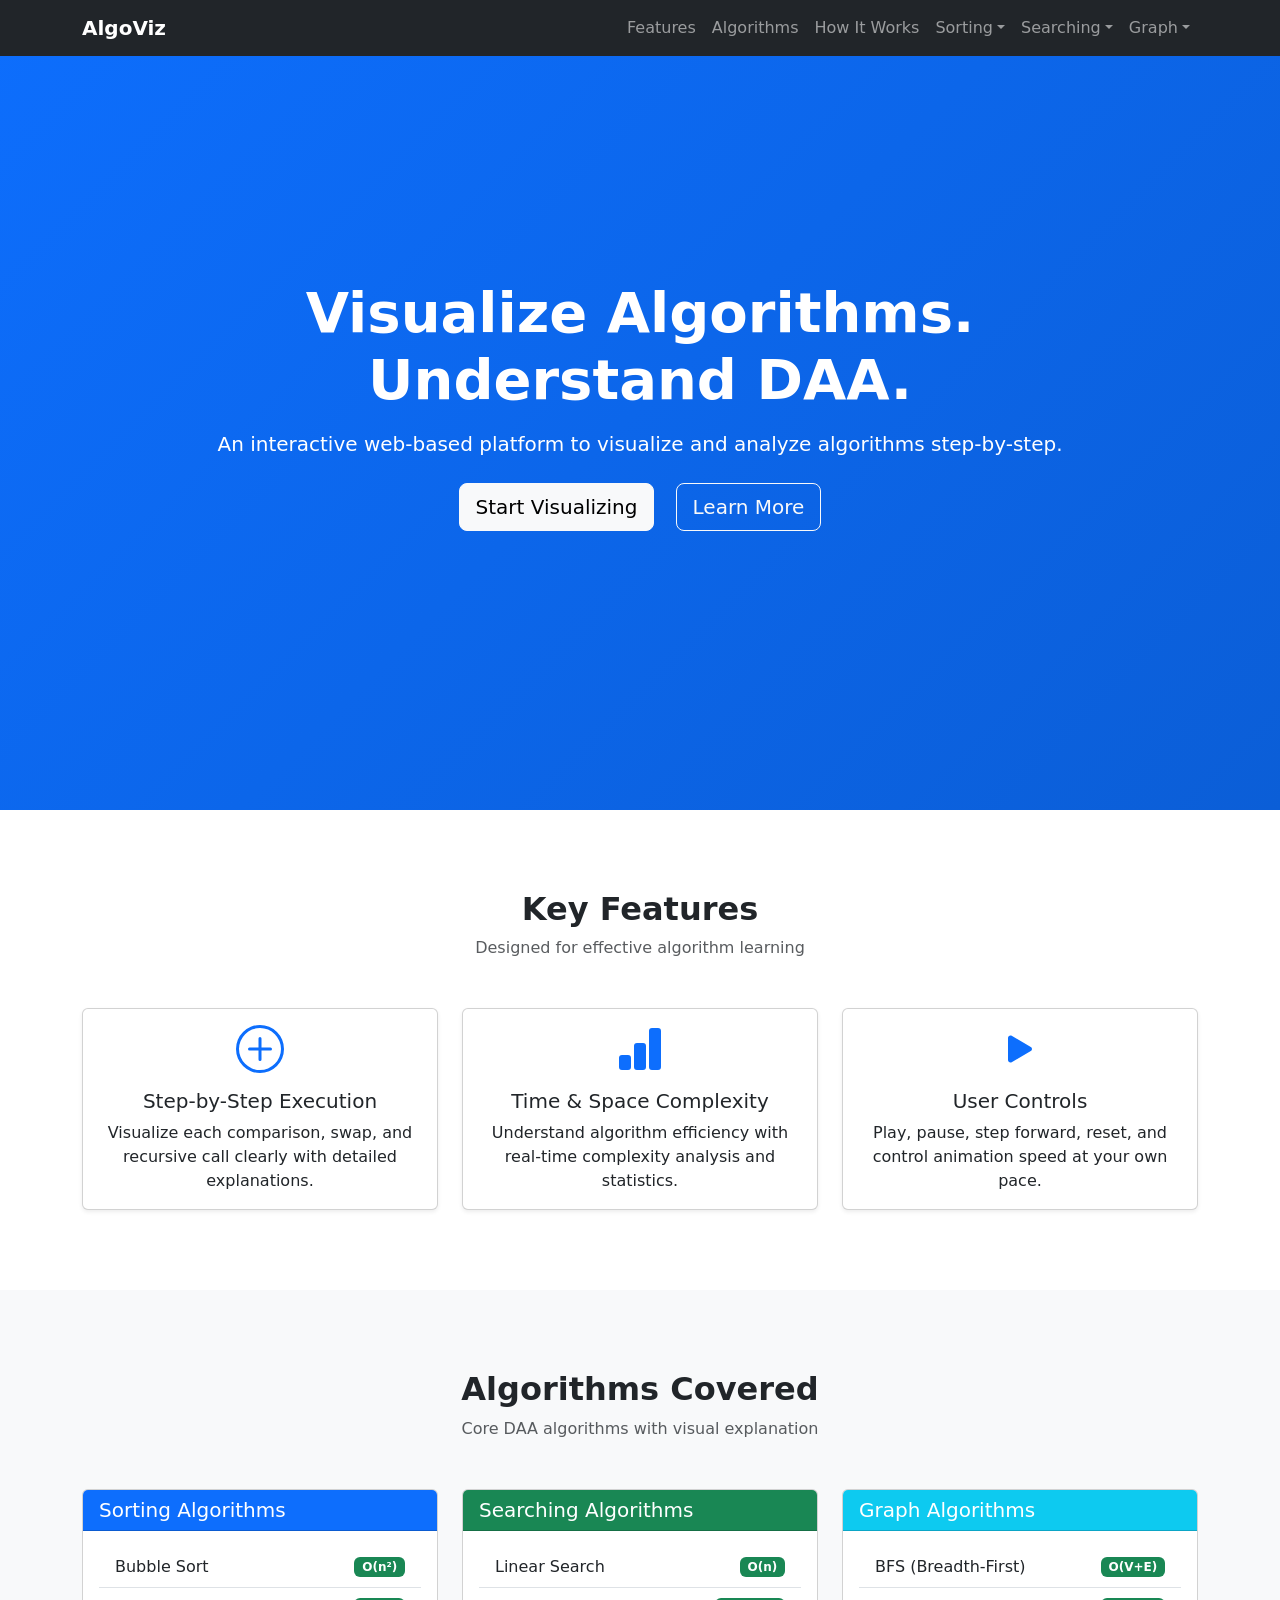
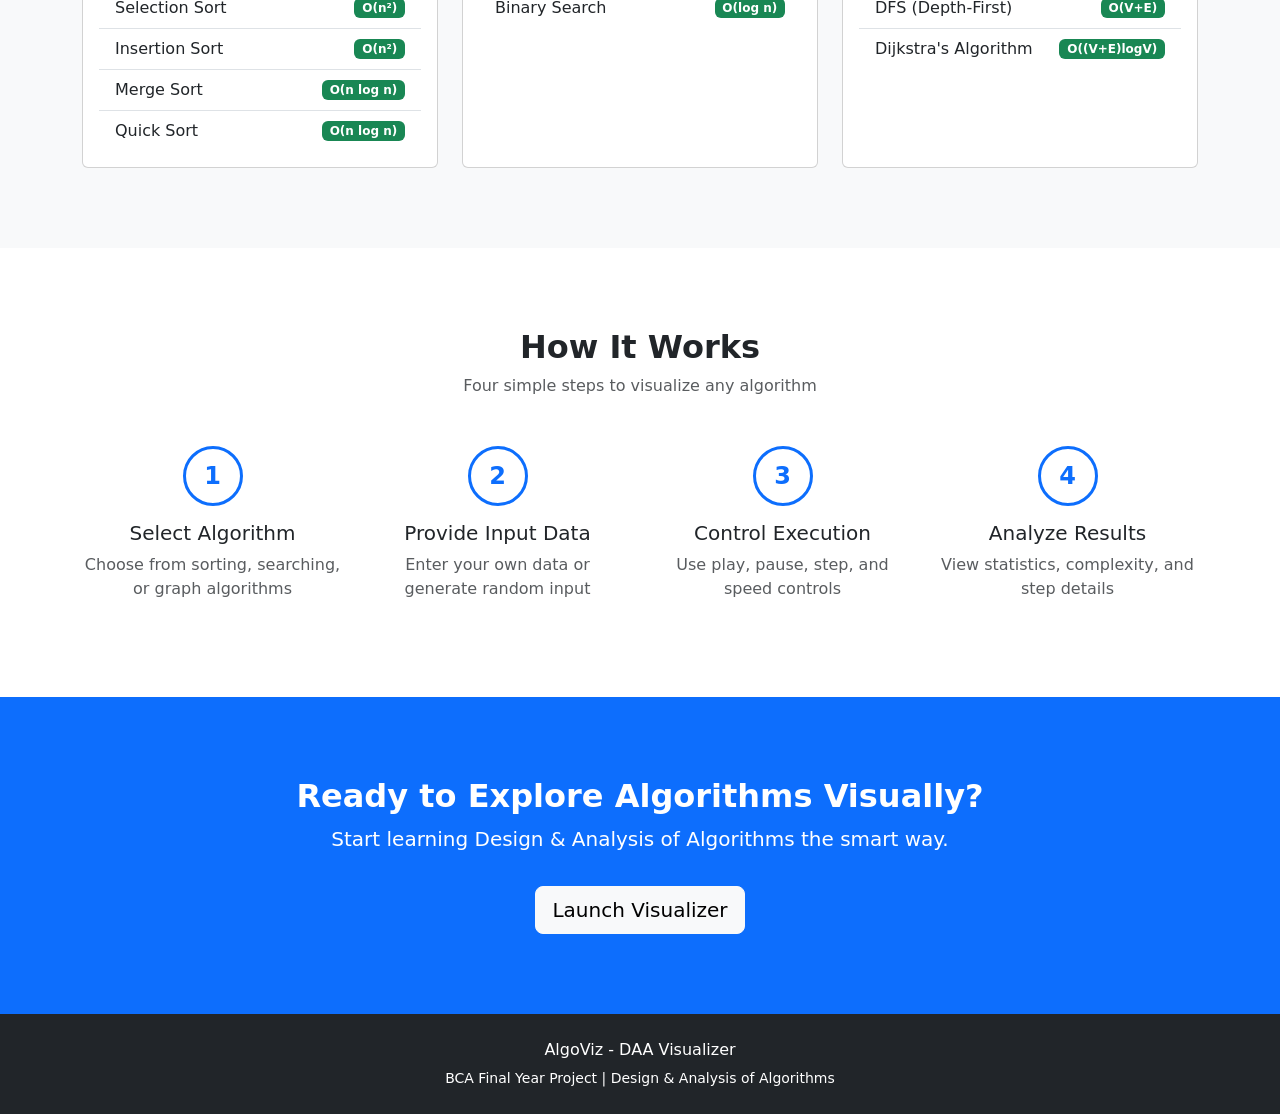
==== commit 6fb9b69b: "Fix truncated SVG icon in Key Features section" ====
--- a/index.html
+++ b/index.html
@@ -74,26 +74,26 @@
         <li class="nav-item dropdown">
           <a class="nav-link dropdown-toggle" href="#" data-bs-toggle="dropdown">Sorting</a>
           <ul class="dropdown-menu">
-            <li><a class="dropdown-item" href="bubble-sort.html">Bubble Sort</a></li>
-            <li><a class="dropdown-item" href="selection-sort.html">Selection Sort</a></li>
-            <li><a class="dropdown-item" href="insertion-sort.html">Insertion Sort</a></li>
-            <li><a class="dropdown-item" href="merge-sort.html">Merge Sort</a></li>
-            <li><a class="dropdown-item" href="quick-sort.html">Quick Sort</a></li>
+            <li><a class="dropdown-item" href="/Project/bubble-sort.html">Bubble Sort</a></li>
+            <li><a class="dropdown-item" href="/Project/selection-sort.html">Selection Sort</a></li>
+            <li><a class="dropdown-item" href="/Project/insertion-sort.html">Insertion Sort</a></li>
+            <li><a class="dropdown-item" href="/Project/merge-sort.html">Merge Sort</a></li>
+            <li><a class="dropdown-item" href="/Project/quick-sort.html">Quick Sort</a></li>
           </ul>
         </li>
         <li class="nav-item dropdown">
           <a class="nav-link dropdown-toggle" href="#" data-bs-toggle="dropdown">Searching</a>
           <ul class="dropdown-menu">
-            <li><a class="dropdown-item" href="linear-search.html">Linear Search</a></li>
-            <li><a class="dropdown-item" href="binary-search.html">Binary Search</a></li>
+            <li><a class="dropdown-item" href="/Project/linear-search.html">Linear Search</a></li>
+            <li><a class="dropdown-item" href="/Project/binary-search.html">Binary Search</a></li>
           </ul>
         </li>
         <li class="nav-item dropdown">
           <a class="nav-link dropdown-toggle" href="#" data-bs-toggle="dropdown">Graph</a>
           <ul class="dropdown-menu">
-            <li><a class="dropdown-item" href="bfs.html">BFS</a></li>
-            <li><a class="dropdown-item" href="dfs.html">DFS</a></li>
-            <li><a class="dropdown-item" href="dijkstra.html">Dijkstra</a></li>
+            <li><a class="dropdown-item" href="/Project/bfs.html">BFS</a></li>
+            <li><a class="dropdown-item" href="/Project/dfs.html">DFS</a></li>
+            <li><a class="dropdown-item" href="/Project/dijkstra.html">Dijkstra</a></li>
           </ul>
         </li>
       </ul>
@@ -144,7 +144,7 @@
           <div class="card-body text-center">
             <div class="mb-3">
               <svg xmlns="http://www.w3.org/2000/svg" width="48" height="48" fill="#0d6efd" viewBox="0 0 16 16">
-                <path d="M1 11a1 1 0 0 1 1-1h2a1 1 0 0 1 1 1v3a1 1 0 0 1-1 1H2a1 1 0 0 1-1-1v-3zm5-4a1 1 0 0 1 1-1h2a1 1 0 0 1 1 1v7a1 1 0 0 1-1 1H7a1 1 0 0 1-1-1V7zm5-5a1 1 0 0 1 1-1h2a1 1 0 0 1 1 1v[...]
+                <path d="M1 11a1 1 0 0 1 1-1h2a1 1 0 0 1 1 1v3a1 1 0 0 1-1 1H2a1 1 0 0 1-1-1v-3zm5-4a1 1 0 0 1 1-1h2a1 1 0 0 1 1 1v7a1 1 0 0 1-1 1H7a1 1 0 0 1-1-1V7zm5-5a1 1 0 0 1 1-1h2a1 1 0 0 1 1 1v12a1 1 0 0 1-1 1h-2a1 1 0 0 1-1-1V1z"/>
               </svg>
             </div>
             <h5 class="card-title">Time & Space Complexity</h5>
@@ -187,31 +187,31 @@
           <div class="card-body">
             <ul class="list-group list-group-flush">
               <li class="list-group-item">
-                <a href="bubble-sort.html" class="algorithm-link">
+                <a href="/Project/bubble-sort.html" class="algorithm-link">
                   Bubble Sort
                   <span class="badge badge-custom">O(n²)</span>
                 </a>
               </li>
               <li class="list-group-item">
-                <a href="selection-sort.html" class="algorithm-link">
+                <a href="/Project/selection-sort.html" class="algorithm-link">
                   Selection Sort
                   <span class="badge badge-custom">O(n²)</span>
                 </a>
               </li>
               <li class="list-group-item">
-                <a href="insertion-sort.html" class="algorithm-link">
+                <a href="/Project/insertion-sort.html" class="algorithm-link">
                   Insertion Sort
                   <span class="badge badge-custom">O(n²)</span>
                 </a>
               </li>
               <li class="list-group-item">
-                <a href="merge-sort.html" class="algorithm-link">
+                <a href="/Project/merge-sort.html" class="algorithm-link">
                   Merge Sort
                   <span class="badge badge-custom">O(n log n)</span>
                 </a>
               </li>
               <li class="list-group-item">
-                <a href="quick-sort.html" class="algorithm-link">
+                <a href="/Project/quick-sort.html" class="algorithm-link">
                   Quick Sort
                   <span class="badge badge-custom">O(n log n)</span>
                 </a>
@@ -229,13 +229,13 @@
           <div class="card-body">
             <ul class="list-group list-group-flush">
               <li class="list-group-item">
-                <a href="linear-search.html" class="algorithm-link">
+                <a href="/Project/linear-search.html" class="algorithm-link">
                   Linear Search
                   <span class="badge badge-custom">O(n)</span>
                 </a>
               </li>
               <li class="list-group-item">
-                <a href="binary-search.html" class="algorithm-link">
+                <a href="/Project/binary-search.html" class="algorithm-link">
                   Binary Search
                   <span class="badge badge-custom">O(log n)</span>
                 </a>
@@ -253,19 +253,19 @@
           <div class="card-body">
             <ul class="list-group list-group-flush">
               <li class="list-group-item">
-                <a href="bfs.html" class="algorithm-link">
+                <a href="/Project/bfs.html" class="algorithm-link">
                   BFS (Breadth-First)
                   <span class="badge badge-custom">O(V+E)</span>
                 </a>
               </li>
               <li class="list-group-item">
-                <a href="dfs.html" class="algorithm-link">
+                <a href="/Project/dfs.html" class="algorithm-link">
                   DFS (Depth-First)
                   <span class="badge badge-custom">O(V+E)</span>
                 </a>
               </li>
               <li class="list-group-item">
-                <a href="dijkstra.html" class="algorithm-link">
+                <a href="/Project/dijkstra.html" class="algorithm-link">
                   Dijkstra's Algorithm
                   <span class="badge badge-custom">O((V+E)logV)</span>
                 </a>
@@ -316,7 +316,7 @@
   <div class="container">
     <h2 class="fw-bold">Ready to Explore Algorithms Visually?</h2>
     <p class="lead mt-2">Start learning Design & Analysis of Algorithms the smart way.</p>
-    <a href="bubble-sort.html" class="btn btn-light btn-lg mt-3">Launch Visualizer</a>
+    <a href="/Project/bubble-sort.html" class="btn btn-light btn-lg mt-3">Launch Visualizer</a>
   </div>
 </section>
 
